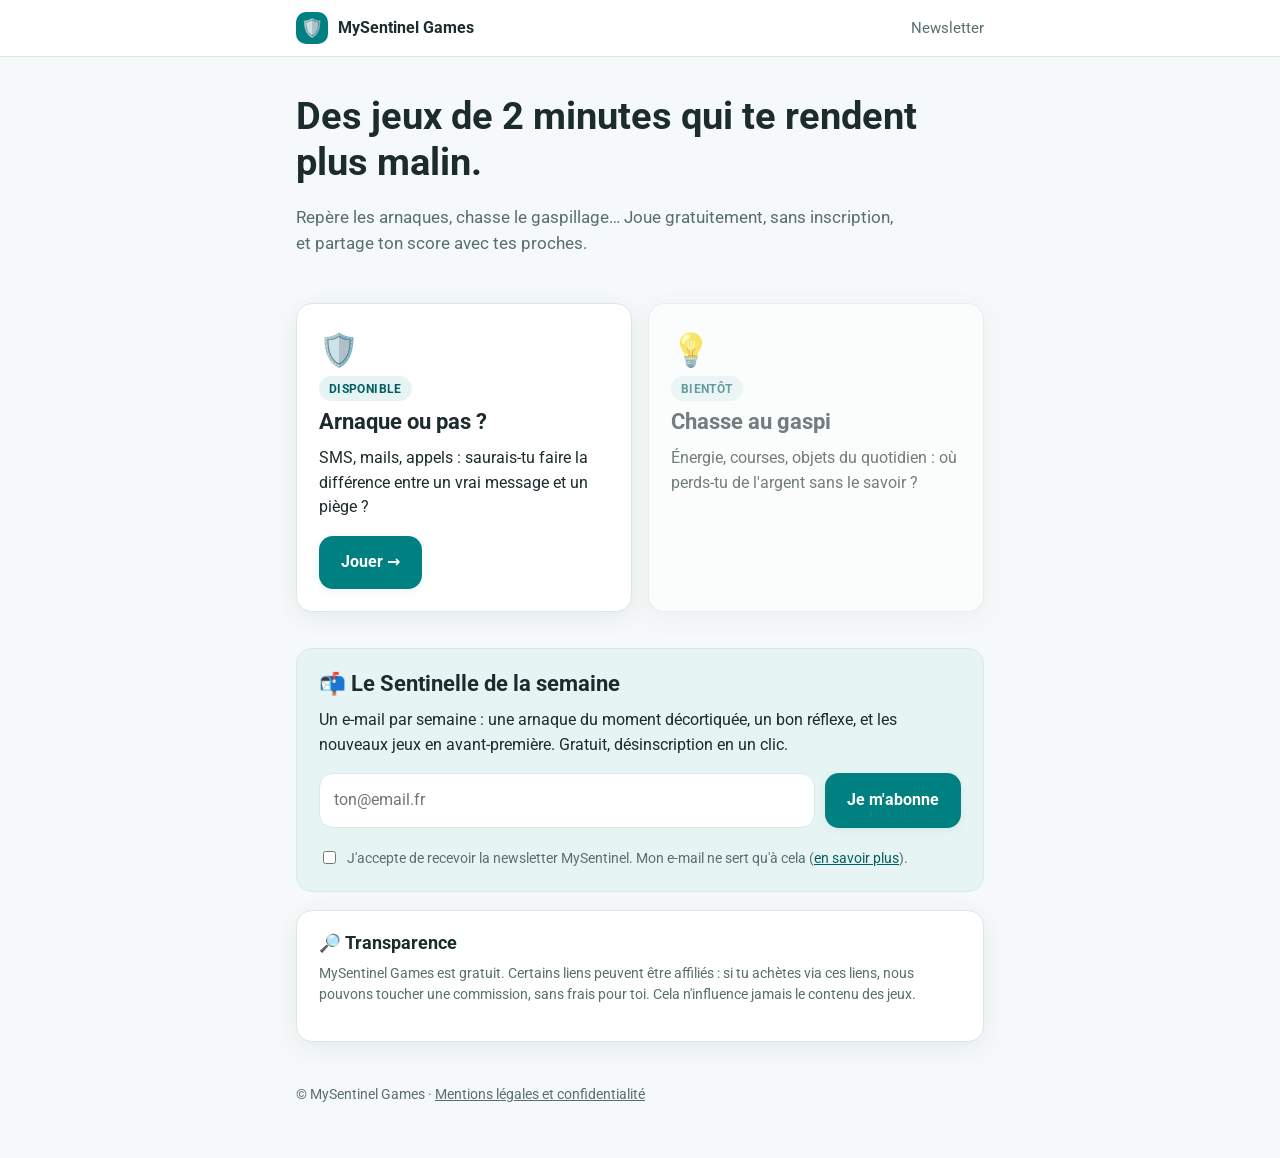
==== index.html @ d9427150 "Moteur de jeu commun + Arnaque ou pas ? (28 scénarios), accueil, PWA Co-Authored-By: Claude Sonnet 5" ====
<!DOCTYPE html>
<html lang="fr">
<head>
  <meta charset="utf-8">
  <meta name="viewport" content="width=device-width, initial-scale=1">
  <title>MySentinel Games — des jeux gratuits qui te rendent plus malin</title>
  <meta name="description" content="Des mini-jeux gratuits pour repérer les arnaques et réduire ton gaspillage. Joue en 2 minutes, apprends des réflexes utiles.">
  <meta name="theme-color" content="#008080">
  <link rel="manifest" href="manifest.webmanifest">
  <link rel="icon" href="assets/icon-192.png">
  <link rel="preconnect" href="https://fonts.googleapis.com">
  <link rel="preconnect" href="https://fonts.gstatic.com" crossorigin>
  <link href="https://fonts.googleapis.com/css2?family=Roboto:wght@400;500;700&display=swap" rel="stylesheet">
  <link rel="stylesheet" href="assets/style.css">
</head>
<body>
  <header class="topbar">
    <div class="wrap">
      <a class="brand" href="./"><span class="brand-logo">🛡️</span> MySentinel Games</a>
      <nav><a href="#newsletter">Newsletter</a></nav>
    </div>
  </header>

  <main class="wrap">
    <section class="hero">
      <h1>Des jeux de 2 minutes qui te rendent plus malin.</h1>
      <p>Repère les arnaques, chasse le gaspillage… Joue gratuitement, sans inscription, et partage ton score avec tes proches.</p>
    </section>

    <section class="game-grid">
      <a class="card game-card" href="arnaque/">
        <div class="emoji">🛡️</div>
        <span class="tag">Disponible</span>
        <h2 style="margin-top:8px">Arnaque ou pas ?</h2>
        <p>SMS, mails, appels : saurais-tu faire la différence entre un vrai message et un piège ?</p>
        <span class="btn">Jouer →</span>
      </a>
      <div class="card game-card disabled">
        <div class="emoji">💡</div>
        <span class="tag">Bientôt</span>
        <h2 style="margin-top:8px">Chasse au gaspi</h2>
        <p>Énergie, courses, objets du quotidien : où perds-tu de l'argent sans le savoir ?</p>
      </div>
    </section>

    <section id="newsletter" class="card soft">
      <h2>📬 Le Sentinelle de la semaine</h2>
      <p>Un e-mail par semaine : une arnaque du moment décortiquée, un bon réflexe, et les nouveaux jeux en avant-première. Gratuit, désinscription en un clic.</p>
      <form class="nl nl-form" method="post" data-action="">
        <input type="email" name="email" required placeholder="ton@email.fr" aria-label="Ton adresse e-mail">
        <button class="btn" type="submit">Je m'abonne</button>
        <label class="nl-consent" style="flex-basis:100%">
          <input type="checkbox" required>
          <span>J'accepte de recevoir la newsletter MySentinel. Mon e-mail ne sert qu'à cela (<a href="mentions.html">en savoir plus</a>).</span>
        </label>
      </form>
    </section>

    <section class="card">
      <h3>🔎 Transparence</h3>
      <p class="note">MySentinel Games est gratuit. Certains liens peuvent être affiliés : si tu achètes via ces liens, nous pouvons toucher une commission, sans frais pour toi. Cela n'influence jamais le contenu des jeux.</p>
    </section>
  </main>

  <div id="flash" class="card hidden" style="position:fixed;left:16px;right:16px;bottom:16px;max-width:560px;margin:0 auto;text-align:center"></div>

  <footer>
    <div class="wrap">
      <p>© MySentinel Games · <a href="mentions.html">Mentions légales et confidentialité</a></p>
    </div>
  </footer>

  <script>
    document.querySelectorAll("form.nl").forEach(function (f) {
      f.addEventListener("submit", function (e) {
        var url = f.getAttribute("data-action");
        if (!url) {
          e.preventDefault();
          var el = document.getElementById("flash");
          el.textContent = "La newsletter ouvre très bientôt, merci de ton intérêt ! 💌";
          el.classList.remove("hidden");
          setTimeout(function () { el.classList.add("hidden"); }, 3500);
        } else { f.setAttribute("action", url); }
      });
    });
  </script>
</body>
</html>
---- assets/style.css ----
/* MySentinel Games — feuille de style commune
   Identité : minimaliste, Roboto, vert #008080, coins arrondis, ombres douces */

:root {
  --teal: #008080;
  --teal-dark: #005f5f;
  --teal-soft: #e6f4f4;
  --bg: #f6f9f9;
  --card: #ffffff;
  --text: #1c2b2b;
  --muted: #5a6e6e;
  --line: #dbe7e7;
  --danger: #c0392b;
  --danger-soft: #fdecea;
  --ok: #1e8e5a;
  --ok-soft: #e7f6ee;
  --radius: 16px;
  --shadow: 0 6px 24px rgba(0, 60, 60, 0.08);
  --shadow-sm: 0 2px 8px rgba(0, 60, 60, 0.07);
}

@media (prefers-color-scheme: dark) {
  :root {
    --teal: #2ab0b0;
    --teal-dark: #4cc6c6;
    --teal-soft: #12302f;
    --bg: #0d1717;
    --card: #152323;
    --text: #e8f2f2;
    --muted: #9bb2b2;
    --line: #26403f;
    --danger: #ff7a6b;
    --danger-soft: #3a1c19;
    --ok: #4fd18f;
    --ok-soft: #14301f;
    --shadow: 0 6px 24px rgba(0, 0, 0, 0.35);
    --shadow-sm: 0 2px 8px rgba(0, 0, 0, 0.3);
  }
}

* { box-sizing: border-box; }

html { -webkit-text-size-adjust: 100%; }

body {
  margin: 0;
  font-family: "Roboto", system-ui, -apple-system, "Segoe UI", sans-serif;
  background: var(--bg);
  color: var(--text);
  line-height: 1.55;
}

h1, h2, h3 { font-weight: 700; line-height: 1.2; margin: 0 0 .5em; }
h1 { font-size: clamp(1.7rem, 5vw, 2.4rem); }
h2 { font-size: 1.35rem; }
h3 { font-size: 1.1rem; }
p { margin: 0 0 1em; }
a { color: var(--teal-dark); }

.wrap { max-width: 720px; margin: 0 auto; padding: 0 16px; }

/* En-tête */
.topbar { background: var(--card); border-bottom: 1px solid var(--line); }
.topbar .wrap { display: flex; align-items: center; justify-content: space-between; padding-top: 12px; padding-bottom: 12px; }
.brand { display: flex; align-items: center; gap: 10px; font-weight: 700; color: var(--text); text-decoration: none; }
.brand-logo {
  width: 32px; height: 32px; border-radius: 10px; background: var(--teal);
  display: grid; place-items: center; color: #fff; font-size: 18px;
}
.topbar nav a { font-size: .95rem; text-decoration: none; margin-left: 14px; color: var(--muted); }
.topbar nav a:hover { color: var(--teal-dark); }

/* Cartes */
.card {
  background: var(--card);
  border: 1px solid var(--line);
  border-radius: var(--radius);
  box-shadow: var(--shadow);
  padding: 22px;
  margin: 18px 0;
}
.card.soft { background: var(--teal-soft); box-shadow: none; }

.hero { padding: 36px 0 12px; }
.hero p { color: var(--muted); font-size: 1.05rem; max-width: 36em; }

.game-grid { display: grid; gap: 16px; }
.game-card { display: block; text-decoration: none; color: inherit; }
.game-card .emoji { font-size: 2rem; }
.game-card.disabled { opacity: .6; }
.tag {
  display: inline-block; font-size: .78rem; font-weight: 700; letter-spacing: .03em;
  text-transform: uppercase; padding: 3px 10px; border-radius: 999px;
  background: var(--teal-soft); color: var(--teal-dark);
}

/* Boutons */
.btn {
  appearance: none; border: 0; cursor: pointer; font: inherit; font-weight: 700;
  padding: 14px 22px; border-radius: 14px; background: var(--teal); color: #fff;
  box-shadow: var(--shadow-sm); transition: transform .1s ease, background .15s ease;
  text-decoration: none; display: inline-block; text-align: center;
}
.btn:hover { background: var(--teal-dark); }
.btn:active { transform: scale(.98); }
.btn:focus-visible { outline: 3px solid var(--teal); outline-offset: 2px; }
.btn.secondary { background: var(--card); color: var(--teal-dark); border: 2px solid var(--teal); box-shadow: none; }
.btn.danger { background: var(--danger); }
.btn.ok { background: var(--ok); }
.btn:disabled { opacity: .5; cursor: default; }
.btn-row { display: flex; gap: 12px; flex-wrap: wrap; }
.btn-row .btn { flex: 1 1 160px; }

/* Jeu */
.progress { height: 8px; background: var(--line); border-radius: 99px; overflow: hidden; margin: 14px 0 6px; }
.progress > span { display: block; height: 100%; background: var(--teal); width: 0; transition: width .3s ease; }
.meta { display: flex; justify-content: space-between; font-size: .9rem; color: var(--muted); }

.channel { font-size: .85rem; font-weight: 700; color: var(--muted); margin-bottom: 8px; }
.message {
  border: 1px solid var(--line); border-radius: 14px; padding: 16px; background: var(--bg);
  margin-bottom: 18px; word-wrap: break-word;
}
.message .from { font-weight: 700; font-size: .95rem; }
.message .subject { font-weight: 700; margin: 4px 0 10px; }
.message .body { white-space: pre-line; }
.message.sms { border-radius: 18px 18px 18px 4px; background: var(--teal-soft); }
.message.call { border-left: 6px solid var(--teal); }
.message.street { border-style: dashed; }
.fakelink { color: var(--teal-dark); text-decoration: underline; cursor: not-allowed; word-break: break-all; }

.question { font-weight: 700; margin-bottom: 12px; }

.feedback { border-radius: 14px; padding: 16px; margin-top: 18px; }
.feedback.good { background: var(--ok-soft); border: 1px solid var(--ok); }
.feedback.bad { background: var(--danger-soft); border: 1px solid var(--danger); }
.feedback h3 { margin-bottom: .4em; }
.feedback ul { margin: .4em 0 .8em 1.1em; padding: 0; }
.feedback .tip { font-weight: 700; color: var(--teal-dark); }
.hidden { display: none !important; }

/* Résultat */
.score { font-size: 3rem; font-weight: 700; color: var(--teal-dark); line-height: 1; }
.grid-emoji { font-size: 1.6rem; letter-spacing: 2px; margin: 10px 0; }

/* Encarts */
.affil {
  border: 1px dashed var(--teal); border-radius: 14px; padding: 16px; margin-top: 16px; background: var(--card);
}
.affil small, .note { color: var(--muted); font-size: .85rem; }

/* Newsletter */
.nl-form { display: flex; gap: 10px; flex-wrap: wrap; margin-top: 10px; }
.nl-form input[type=email] {
  flex: 1 1 220px; padding: 14px; border-radius: 14px; border: 1px solid var(--line);
  font: inherit; background: var(--card); color: var(--text);
}
.nl-consent { display: flex; gap: 8px; align-items: flex-start; font-size: .85rem; color: var(--muted); margin-top: 10px; }
.nl-consent input { margin-top: 3px; }

footer { padding: 24px 0 40px; font-size: .85rem; color: var(--muted); }
footer a { color: var(--muted); }

@media (min-width: 640px) {
  .game-grid { grid-template-columns: 1fr 1fr; }
}
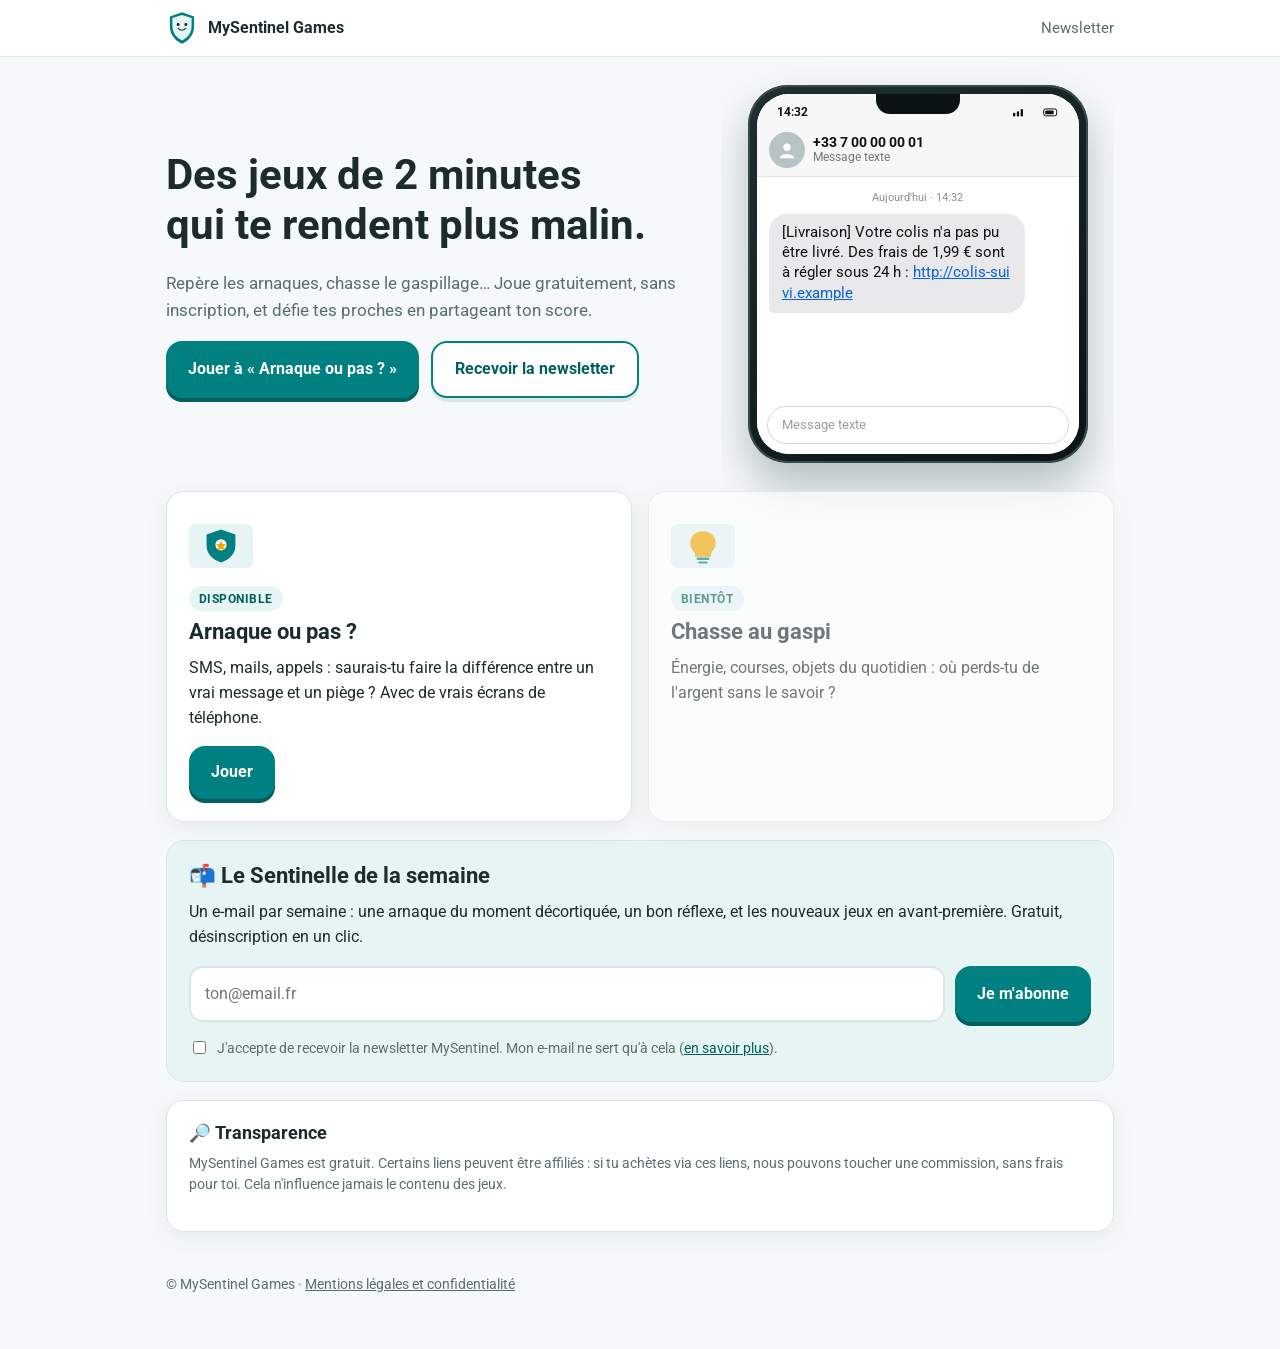
==== commit 0683aa78: "Refonte design : maquettes de téléphone, tampon, mascotte, niveaux, coup de pouce et rattrapage, ani" ====
--- a/index.html
+++ b/index.html
@@ -2,7 +2,7 @@
 <html lang="fr">
 <head>
   <meta charset="utf-8">
-  <meta name="viewport" content="width=device-width, initial-scale=1">
+  <meta name="viewport" content="width=device-width, initial-scale=1, viewport-fit=cover">
   <title>MySentinel Games — des jeux gratuits qui te rendent plus malin</title>
   <meta name="description" content="Des mini-jeux gratuits pour repérer les arnaques et réduire ton gaspillage. Joue en 2 minutes, apprends des réflexes utiles.">
   <meta name="theme-color" content="#008080">
@@ -10,33 +10,54 @@
   <link rel="icon" href="assets/icon-192.png">
   <link rel="preconnect" href="https://fonts.googleapis.com">
   <link rel="preconnect" href="https://fonts.gstatic.com" crossorigin>
-  <link href="https://fonts.googleapis.com/css2?family=Roboto:wght@400;500;700&display=swap" rel="stylesheet">
+  <link href="https://fonts.googleapis.com/css2?family=Roboto:wght@400;500;700;900&display=swap" rel="stylesheet">
   <link rel="stylesheet" href="assets/style.css">
 </head>
 <body>
   <header class="topbar">
     <div class="wrap">
-      <a class="brand" href="./"><span class="brand-logo">🛡️</span> MySentinel Games</a>
+      <a class="brand" href="./"><svg class="brand-logo" viewBox="0 0 100 110" aria-hidden="true"><path d="M50 6l38 13v30c0 28-17 46-38 55C29 95 12 77 12 49V19z" fill="#008080"/><path d="M50 14l30 10v25c0 22-13 37-30 45C33 86 20 71 20 49V24z" fill="#e6f4f4"/><ellipse cx="38" cy="44" rx="4.5" ry="5.5" fill="#0b3b3b"/><ellipse cx="62" cy="44" rx="4.5" ry="5.5" fill="#0b3b3b"/><path d="M38 56q12 12 24 0" fill="none" stroke="#0b3b3b" stroke-width="3.5" stroke-linecap="round"/></svg> MySentinel Games</a>
       <nav><a href="#newsletter">Newsletter</a></nav>
     </div>
   </header>
 
   <main class="wrap">
     <section class="hero">
-      <h1>Des jeux de 2 minutes qui te rendent plus malin.</h1>
-      <p>Repère les arnaques, chasse le gaspillage… Joue gratuitement, sans inscription, et partage ton score avec tes proches.</p>
+      <div>
+        <h1>Des jeux de 2 minutes qui te rendent plus malin.</h1>
+        <p>Repère les arnaques, chasse le gaspillage… Joue gratuitement, sans inscription, et défie tes proches en partageant ton score.</p>
+        <div class="hero-cta">
+          <a class="btn pulse" href="arnaque/">Jouer à « Arnaque ou pas ? »</a>
+          <a class="btn secondary" href="#newsletter">Recevoir la newsletter</a>
+        </div>
+      </div>
+      <div class="hero-phone" aria-hidden="true">
+        <div class="phone" style="--ph-h:360px">
+          <span class="notch"></span>
+          <div class="phone-screen">
+            <div class="statusbar"><span>14:32</span><span class="sb-ic"><svg viewBox="0 0 60 12"><rect x="0" y="7" width="3" height="5" rx="1"/><rect x="5" y="5" width="3" height="7" rx="1"/><rect x="10" y="2" width="3" height="10" rx="1"/><rect x="40" y="2" width="17" height="9" rx="2.5" fill="none" stroke="currentColor" stroke-width="1.3"/><rect x="42" y="4" width="11" height="5" rx="1.2"/></svg></span></div>
+            <div class="app app-sms">
+              <div class="sms-head"><span class="avatar"><svg viewBox="0 0 24 24"><circle cx="12" cy="9" r="4"/><path d="M4 21c1-6 15-6 16 0z"/></svg></span><div class="who"><b>+33 7 00 00 00 01</b><small>Message texte</small></div></div>
+              <div class="sms-body"><div class="day">Aujourd'hui · 14:32</div>
+                <div class="bubble in">[Livraison] Votre colis n'a pas pu être livré. Des frais de 1,99 € sont à régler sous 24 h : <span class="fakelink">http://colis-suivi.example</span></div></div>
+              <div class="sms-input"><span>Message texte</span></div>
+            </div>
+          </div>
+          <div class="stamp scam">ARNAQUE ?</div>
+        </div>
+      </div>
     </section>
 
-    <section class="game-grid">
+    <section class="game-grid" style="margin-top:20px">
       <a class="card game-card" href="arnaque/">
-        <div class="emoji">🛡️</div>
+        <div class="gc-ic" id="icArnaque"></div>
         <span class="tag">Disponible</span>
         <h2 style="margin-top:8px">Arnaque ou pas ?</h2>
-        <p>SMS, mails, appels : saurais-tu faire la différence entre un vrai message et un piège ?</p>
-        <span class="btn">Jouer →</span>
+        <p>SMS, mails, appels : saurais-tu faire la différence entre un vrai message et un piège ? Avec de vrais écrans de téléphone.</p>
+        <span class="btn">Jouer</span>
       </a>
       <div class="card game-card disabled">
-        <div class="emoji">💡</div>
+        <div class="gc-ic" id="icGaspi"></div>
         <span class="tag">Bientôt</span>
         <h2 style="margin-top:8px">Chasse au gaspi</h2>
         <p>Énergie, courses, objets du quotidien : où perds-tu de l'argent sans le savoir ?</p>
@@ -47,10 +68,10 @@
       <h2>📬 Le Sentinelle de la semaine</h2>
       <p>Un e-mail par semaine : une arnaque du moment décortiquée, un bon réflexe, et les nouveaux jeux en avant-première. Gratuit, désinscription en un clic.</p>
       <form class="nl nl-form" method="post" data-action="">
-        <input type="email" name="email" required placeholder="ton@email.fr" aria-label="Ton adresse e-mail">
+        <input type="email" id="nlEmail" name="email" required placeholder="ton@email.fr" aria-label="Ton adresse e-mail">
         <button class="btn" type="submit">Je m'abonne</button>
         <label class="nl-consent" style="flex-basis:100%">
-          <input type="checkbox" required>
+          <input type="checkbox" id="nlConsent" required>
           <span>J'accepte de recevoir la newsletter MySentinel. Mon e-mail ne sert qu'à cela (<a href="mentions.html">en savoir plus</a>).</span>
         </label>
       </form>
@@ -62,7 +83,7 @@
     </section>
   </main>
 
-  <div id="flash" class="card hidden" style="position:fixed;left:16px;right:16px;bottom:16px;max-width:560px;margin:0 auto;text-align:center"></div>
+  <div id="toast" class="toast hidden" role="status"></div>
 
   <footer>
     <div class="wrap">
@@ -70,19 +91,23 @@
     </div>
   </footer>
 
+  <script src="assets/illus.js"></script>
   <script>
-    document.querySelectorAll("form.nl").forEach(function (f) {
-      f.addEventListener("submit", function (e) {
-        var url = f.getAttribute("data-action");
-        if (!url) {
-          e.preventDefault();
-          var el = document.getElementById("flash");
-          el.textContent = "La newsletter ouvre très bientôt, merci de ton intérêt ! 💌";
-          el.classList.remove("hidden");
-          setTimeout(function () { el.classList.add("hidden"); }, 3500);
-        } else { f.setAttribute("action", url); }
+    (function () {
+      var a = document.getElementById("icArnaque"), g = document.getElementById("icGaspi");
+      if (window.ILLUS) { a.innerHTML = ILLUS.badge; g.innerHTML = ILLUS.ampoule; }
+      document.querySelectorAll("form.nl").forEach(function (f) {
+        f.addEventListener("submit", function (e) {
+          if (!f.getAttribute("data-action")) {
+            e.preventDefault();
+            var t = document.getElementById("toast");
+            t.textContent = "La newsletter ouvre très bientôt, merci de ton intérêt ! 💌";
+            t.classList.remove("hidden");
+            setTimeout(function () { t.classList.add("hidden"); }, 3600);
+          }
+        });
       });
-    });
+    })();
   </script>
 </body>
 </html>
--- a/assets/style.css
+++ b/assets/style.css
@@ -1,5 +1,6 @@
 /* MySentinel Games — feuille de style commune
-   Identité : minimaliste, Roboto, vert #008080, coins arrondis, ombres douces */
+   Identité : minimaliste, Roboto, vert #008080, coins arrondis, ombres douces.
+   Touche fun : tampons, mascotte, animations (désactivées si prefers-reduced-motion). */
 
 :root {
   --teal: #008080;
@@ -10,11 +11,16 @@
   --text: #1c2b2b;
   --muted: #5a6e6e;
   --line: #dbe7e7;
-  --danger: #c0392b;
-  --danger-soft: #fdecea;
-  --ok: #1e8e5a;
-  --ok-soft: #e7f6ee;
-  --radius: 16px;
+  --scam: #d94f3d;
+  --scam-soft: #fdecea;
+  --legit: #008080;
+  --good: #1e8e5a;
+  --good-soft: #e7f6ee;
+  --mid: #e0a100;
+  --mid-soft: #fff6dc;
+  --miss: #e5604f;
+  --pop: #f0a500;
+  --radius: 18px;
   --shadow: 0 6px 24px rgba(0, 60, 60, 0.08);
   --shadow-sm: 0 2px 8px rgba(0, 60, 60, 0.07);
 }
@@ -29,138 +35,383 @@
     --text: #e8f2f2;
     --muted: #9bb2b2;
     --line: #26403f;
-    --danger: #ff7a6b;
-    --danger-soft: #3a1c19;
-    --ok: #4fd18f;
-    --ok-soft: #14301f;
+    --scam: #ff7a6b;
+    --scam-soft: #3a1c19;
+    --legit: #2ab0b0;
+    --good: #4fd18f;
+    --good-soft: #14301f;
+    --mid: #f3c34a;
+    --mid-soft: #3a3010;
+    --miss: #ff7a6b;
     --shadow: 0 6px 24px rgba(0, 0, 0, 0.35);
     --shadow-sm: 0 2px 8px rgba(0, 0, 0, 0.3);
   }
 }
 
 * { box-sizing: border-box; }
-
 html { -webkit-text-size-adjust: 100%; }
-
 body {
-  margin: 0;
-  font-family: "Roboto", system-ui, -apple-system, "Segoe UI", sans-serif;
-  background: var(--bg);
-  color: var(--text);
-  line-height: 1.55;
-}
-
-h1, h2, h3 { font-weight: 700; line-height: 1.2; margin: 0 0 .5em; }
-h1 { font-size: clamp(1.7rem, 5vw, 2.4rem); }
+  margin: 0; font-family: "Roboto", system-ui, -apple-system, "Segoe UI", sans-serif;
+  background: var(--bg); color: var(--text); line-height: 1.55;
+}
+h1, h2, h3 { font-weight: 700; line-height: 1.2; margin: 0 0 .5em; text-wrap: balance; }
+h1 { font-size: clamp(1.8rem, 6vw, 2.6rem); }
 h2 { font-size: 1.35rem; }
 h3 { font-size: 1.1rem; }
 p { margin: 0 0 1em; }
 a { color: var(--teal-dark); }
-
-.wrap { max-width: 720px; margin: 0 auto; padding: 0 16px; }
-
-/* En-tête */
-.topbar { background: var(--card); border-bottom: 1px solid var(--line); }
-.topbar .wrap { display: flex; align-items: center; justify-content: space-between; padding-top: 12px; padding-bottom: 12px; }
+button { font-family: inherit; }
+.hidden { display: none !important; }
+.wrap { max-width: 980px; margin: 0 auto; padding: 0 16px; }
+
+/* ---------- En-tête ---------- */
+.topbar { background: var(--card); border-bottom: 1px solid var(--line); position: sticky; top: 0; z-index: 20; }
+.topbar .wrap { display: flex; align-items: center; justify-content: space-between; padding-top: 10px; padding-bottom: 10px; }
 .brand { display: flex; align-items: center; gap: 10px; font-weight: 700; color: var(--text); text-decoration: none; }
-.brand-logo {
-  width: 32px; height: 32px; border-radius: 10px; background: var(--teal);
-  display: grid; place-items: center; color: #fff; font-size: 18px;
-}
+.brand-logo { width: 32px; height: 36px; display: block; }
 .topbar nav a { font-size: .95rem; text-decoration: none; margin-left: 14px; color: var(--muted); }
 .topbar nav a:hover { color: var(--teal-dark); }
 
-/* Cartes */
+/* ---------- Cartes & boutons ---------- */
 .card {
-  background: var(--card);
-  border: 1px solid var(--line);
-  border-radius: var(--radius);
-  box-shadow: var(--shadow);
-  padding: 22px;
-  margin: 18px 0;
+  background: var(--card); border: 1px solid var(--line); border-radius: var(--radius);
+  box-shadow: var(--shadow); padding: 22px; margin: 18px 0;
 }
 .card.soft { background: var(--teal-soft); box-shadow: none; }
-
-.hero { padding: 36px 0 12px; }
-.hero p { color: var(--muted); font-size: 1.05rem; max-width: 36em; }
-
-.game-grid { display: grid; gap: 16px; }
-.game-card { display: block; text-decoration: none; color: inherit; }
-.game-card .emoji { font-size: 2rem; }
-.game-card.disabled { opacity: .6; }
+.note, .affil small { color: var(--muted); font-size: .85rem; }
 .tag {
-  display: inline-block; font-size: .78rem; font-weight: 700; letter-spacing: .03em;
-  text-transform: uppercase; padding: 3px 10px; border-radius: 999px;
-  background: var(--teal-soft); color: var(--teal-dark);
-}
-
-/* Boutons */
+  display: inline-block; font-size: .78rem; font-weight: 700; letter-spacing: .04em;
+  text-transform: uppercase; padding: 3px 10px; border-radius: 999px; background: var(--teal-soft); color: var(--teal-dark);
+}
 .btn {
-  appearance: none; border: 0; cursor: pointer; font: inherit; font-weight: 700;
-  padding: 14px 22px; border-radius: 14px; background: var(--teal); color: #fff;
-  box-shadow: var(--shadow-sm); transition: transform .1s ease, background .15s ease;
-  text-decoration: none; display: inline-block; text-align: center;
+  appearance: none; border: 0; cursor: pointer; font-weight: 700; font-size: 1rem;
+  padding: 14px 22px; border-radius: 16px; background: var(--teal); color: #fff;
+  box-shadow: 0 4px 0 var(--teal-dark); transition: transform .12s ease, box-shadow .12s ease, background .15s ease;
+  text-decoration: none; display: inline-flex; align-items: center; justify-content: center; gap: 8px; text-align: center;
 }
 .btn:hover { background: var(--teal-dark); }
-.btn:active { transform: scale(.98); }
-.btn:focus-visible { outline: 3px solid var(--teal); outline-offset: 2px; }
-.btn.secondary { background: var(--card); color: var(--teal-dark); border: 2px solid var(--teal); box-shadow: none; }
-.btn.danger { background: var(--danger); }
-.btn.ok { background: var(--ok); }
+.btn:active { transform: translateY(3px); box-shadow: 0 1px 0 var(--teal-dark); }
+.btn:focus-visible, .chip:focus-visible, .lvl input:focus-visible + span, .fakelink:focus-visible {
+  outline: 3px solid var(--pop); outline-offset: 2px;
+}
+.btn.secondary { background: var(--card); color: var(--teal-dark); border: 2px solid var(--teal); box-shadow: 0 4px 0 var(--line); }
+.btn.ghost { background: transparent; color: var(--teal-dark); box-shadow: none; border: 2px dashed var(--teal); padding: 10px 16px; font-size: .92rem; }
+.btn.ghost:hover { background: var(--teal-soft); }
 .btn:disabled { opacity: .5; cursor: default; }
 .btn-row { display: flex; gap: 12px; flex-wrap: wrap; }
 .btn-row .btn { flex: 1 1 160px; }
-
-/* Jeu */
-.progress { height: 8px; background: var(--line); border-radius: 99px; overflow: hidden; margin: 14px 0 6px; }
-.progress > span { display: block; height: 100%; background: var(--teal); width: 0; transition: width .3s ease; }
-.meta { display: flex; justify-content: space-between; font-size: .9rem; color: var(--muted); }
-
-.channel { font-size: .85rem; font-weight: 700; color: var(--muted); margin-bottom: 8px; }
-.message {
-  border: 1px solid var(--line); border-radius: 14px; padding: 16px; background: var(--bg);
-  margin-bottom: 18px; word-wrap: break-word;
-}
-.message .from { font-weight: 700; font-size: .95rem; }
-.message .subject { font-weight: 700; margin: 4px 0 10px; }
-.message .body { white-space: pre-line; }
-.message.sms { border-radius: 18px 18px 18px 4px; background: var(--teal-soft); }
-.message.call { border-left: 6px solid var(--teal); }
-.message.street { border-style: dashed; }
-.fakelink { color: var(--teal-dark); text-decoration: underline; cursor: not-allowed; word-break: break-all; }
-
-.question { font-weight: 700; margin-bottom: 12px; }
-
-.feedback { border-radius: 14px; padding: 16px; margin-top: 18px; }
-.feedback.good { background: var(--ok-soft); border: 1px solid var(--ok); }
-.feedback.bad { background: var(--danger-soft); border: 1px solid var(--danger); }
-.feedback h3 { margin-bottom: .4em; }
-.feedback ul { margin: .4em 0 .8em 1.1em; padding: 0; }
-.feedback .tip { font-weight: 700; color: var(--teal-dark); }
-.hidden { display: none !important; }
-
-/* Résultat */
-.score { font-size: 3rem; font-weight: 700; color: var(--teal-dark); line-height: 1; }
-.grid-emoji { font-size: 1.6rem; letter-spacing: 2px; margin: 10px 0; }
-
-/* Encarts */
-.affil {
-  border: 1px dashed var(--teal); border-radius: 14px; padding: 16px; margin-top: 16px; background: var(--card);
-}
-.affil small, .note { color: var(--muted); font-size: .85rem; }
-
-/* Newsletter */
+.btn svg { width: 22px; height: 22px; fill: currentColor; flex: none; }
+
+/* ---------- Accueil ---------- */
+.hero { display: grid; gap: 24px; padding: 28px 0 8px; align-items: center; }
+.hero p { color: var(--muted); font-size: 1.08rem; max-width: 34em; }
+.hero-cta { display: flex; gap: 12px; flex-wrap: wrap; }
+.game-grid { display: grid; gap: 16px; }
+.game-card { display: block; text-decoration: none; color: inherit; transition: transform .2s ease, box-shadow .2s ease; margin: 0; }
+a.game-card:hover { transform: translateY(-4px) rotate(-.4deg); box-shadow: 0 12px 30px rgba(0, 60, 60, .14); }
+.game-card .gc-ic { width: 64px; height: 64px; margin-bottom: 8px; }
+.game-card .gc-ic svg { width: 100%; height: 100%; border-radius: 16px; display: block; }
+.game-card.disabled { opacity: .62; }
+
+/* ---------- Jeu : mise en page ---------- */
+.hud { display: flex; align-items: center; justify-content: space-between; gap: 12px; margin: 14px 0 12px; }
+.dots { display: flex; gap: 6px; flex: 1; }
+.dots i {
+  flex: 1; height: 10px; border-radius: 99px; background: var(--line); position: relative; overflow: hidden; display: block;
+}
+.dots i.cur { background: color-mix(in srgb, var(--teal) 35%, var(--line)); }
+.dots i.g { background: var(--good); }
+.dots i.y { background: var(--mid); }
+.dots i.r { background: var(--miss); }
+.dots i.pop { animation: dotPop .5s cubic-bezier(.2, 1.6, .4, 1); }
+.hud-right { display: flex; align-items: center; gap: 10px; font-size: .85rem; color: var(--muted); white-space: nowrap; }
+.streak { font-weight: 700; color: var(--pop); background: var(--mid-soft); padding: 2px 10px; border-radius: 99px; }
+.streak.bump { animation: bump .5s cubic-bezier(.2, 1.6, .4, 1); }
+
+.stage { display: grid; gap: 14px; padding-bottom: 12px; }
+.phone-wrap { min-width: 0; }
+
+.panel {
+  position: sticky; bottom: 0; background: var(--card); border: 1px solid var(--line); border-radius: 22px 22px 0 0;
+  box-shadow: 0 -10px 30px rgba(0, 40, 40, .12); padding: 14px 14px calc(14px + env(safe-area-inset-bottom, 0px));
+  max-height: 62svh; overflow: auto; margin: 0 -16px; border-left: 0; border-right: 0; z-index: 10;
+}
+.q-label { font-weight: 700; margin: 0 0 10px; text-align: center; }
+.answers { display: grid; grid-template-columns: 1fr 1fr; gap: 12px; }
+.ans { padding: 16px 10px; font-size: 1.05rem; }
+.ans.scam { background: var(--scam); box-shadow: 0 4px 0 color-mix(in srgb, var(--scam) 70%, #000); }
+.ans.scam:hover { background: color-mix(in srgb, var(--scam) 88%, #000); }
+.ans.scam:active { box-shadow: 0 1px 0 color-mix(in srgb, var(--scam) 70%, #000); }
+.hint-row { text-align: center; margin-top: 10px; }
+
+/* ---------- Téléphone ---------- */
+.phone {
+  --ph-h: clamp(300px, 46svh, 440px);
+  position: relative; width: min(100%, 330px); margin: 0 auto; border-radius: 40px; padding: 9px;
+  background: linear-gradient(145deg, #1f2f2f, #0a1414); box-shadow: 0 22px 44px rgba(0, 40, 40, .28), inset 0 0 0 2px #3a4a4a;
+  color: #111;
+}
+.phone .notch { position: absolute; top: 9px; left: 50%; transform: translateX(-50%); width: 84px; height: 20px; background: #0a1414; border-radius: 0 0 14px 14px; z-index: 4; }
+.phone-screen { border-radius: 32px; background: #fff; overflow: hidden; display: flex; flex-direction: column; height: var(--ph-h); position: relative; }
+.statusbar { display: flex; justify-content: space-between; align-items: center; padding: 9px 20px 4px; font-size: 12px; font-weight: 700; background: #f7f7f8; color: #111; flex: none; z-index: 3; }
+.phone.dark .statusbar { background: transparent; color: #fff; position: absolute; left: 0; right: 0; top: 0; }
+.sb-ic svg { width: 46px; height: 10px; fill: currentColor; display: block; }
+.app { flex: 1; min-height: 0; display: flex; flex-direction: column; font-size: 14.5px; position: relative; }
+.avatar { width: 36px; height: 36px; border-radius: 50%; background: #b8c4c4; color: #fff; display: grid; place-items: center; font-weight: 700; flex: none; }
+.avatar svg { width: 22px; height: 22px; fill: #fff; }
+.avatar.big { width: 84px; height: 84px; }
+.avatar.big svg { width: 54px; height: 54px; }
+.back svg { width: 22px; height: 22px; display: block; color: #0a60d6; }
+.fakelink { color: #0a60d6; text-decoration: underline; cursor: pointer; word-break: break-all; }
+
+/* SMS */
+.app-sms { background: #fff; }
+.sms-head { display: flex; align-items: center; gap: 8px; padding: 6px 12px 8px; background: #f7f7f8; border-bottom: 1px solid #e3e3e6; flex: none; }
+.sms-head .who { display: flex; flex-direction: column; line-height: 1.2; min-width: 0; }
+.sms-head .who b { font-size: 14px; overflow-wrap: anywhere; }
+.sms-head small, .dm-head small, .mail-meta small { color: #70757a; font-size: 11.5px; }
+.sms-body, .dm-body { flex: 1; overflow: auto; padding: 12px 12px 8px; display: flex; flex-direction: column; gap: 8px; }
+.day { text-align: center; color: #8a8f94; font-size: 11px; }
+.bubble { max-width: 86%; padding: 9px 13px; border-radius: 18px; white-space: pre-line; overflow-wrap: anywhere; line-height: 1.4; }
+.bubble.in { background: #e9e9eb; color: #111; border-bottom-left-radius: 5px; align-self: flex-start; }
+.sms-input { flex: none; margin: 6px 10px 10px; padding: 8px 14px; border: 1px solid #d5d5d8; border-radius: 999px; color: #9a9ea3; font-size: 13px; }
+
+/* E-mail */
+.app-mail { background: #fff; }
+.mail-top { display: flex; align-items: center; gap: 4px; padding: 6px 12px 8px; background: #f7f7f8; border-bottom: 1px solid #e3e3e6; color: #0a60d6; font-size: 13px; flex: none; }
+.mail-scroll { flex: 1; overflow: auto; padding: 12px 14px; }
+.mail-subject { font-weight: 700; font-size: 16px; margin-bottom: 10px; line-height: 1.25; overflow-wrap: anywhere; }
+.mail-meta { display: flex; gap: 10px; align-items: flex-start; padding-bottom: 10px; border-bottom: 1px solid #ececef; margin-bottom: 10px; }
+.mail-meta > div { display: flex; flex-direction: column; min-width: 0; line-height: 1.25; }
+.mail-meta .addr { overflow-wrap: anywhere; }
+.mail-body { white-space: pre-line; line-height: 1.45; overflow-wrap: anywhere; }
+.mail-actions { flex: none; display: flex; justify-content: space-around; padding: 10px 8px 12px; border-top: 1px solid #e3e3e6; background: #f7f7f8; color: #0a60d6; font-size: 12px; font-weight: 700; }
+.mail-actions span { display: flex; align-items: center; gap: 5px; opacity: .8; }
+.mail-actions svg { width: 18px; height: 18px; fill: currentColor; }
+
+/* Appel & appel vidéo */
+.app-call, .app-video {
+  background: radial-gradient(120% 90% at 50% 0%, #1b5a5a 0%, #0c2323 70%); color: #fff; align-items: center; text-align: center; padding: 34px 14px 12px; gap: 6px; overflow: auto;
+}
+.call-top { font-size: 12px; opacity: .8; letter-spacing: .08em; text-transform: uppercase; }
+.call-name { font-size: 20px; font-weight: 700; overflow-wrap: anywhere; }
+.call-sub { font-size: 12px; opacity: .7; margin-top: -4px; }
+.captions { width: 100%; background: rgba(255, 255, 255, .12); border-radius: 14px; padding: 10px 12px; text-align: left; margin-top: 8px; }
+.cap-label { font-size: 10.5px; text-transform: uppercase; letter-spacing: .08em; opacity: .75; margin-bottom: 4px; }
+.cap-desc { font-size: 12.5px; opacity: .85; font-style: italic; margin-bottom: 4px; }
+.cap { font-size: 14px; line-height: 1.4; }
+.call-btns { display: flex; gap: 46px; margin-top: auto; padding-top: 10px; }
+.call-btns span { width: 50px; height: 50px; border-radius: 50%; display: grid; place-items: center; }
+.call-btns svg { width: 24px; height: 24px; fill: #fff; }
+.call-btns .accept { background: #34c759; }
+.call-btns .decline { background: #ff3b30; transform: rotate(135deg); }
+.live { position: absolute; top: 34px; left: 12px; background: #ff3b30; color: #fff; font-size: 10.5px; font-weight: 700; padding: 3px 9px; border-radius: 99px; display: flex; align-items: center; gap: 6px; letter-spacing: .06em; z-index: 2; }
+.live i { width: 7px; height: 7px; border-radius: 50%; background: #fff; display: block; }
+.face { width: 128px; height: 128px; border-radius: 22px; background: linear-gradient(160deg, #3c7a7a, #14403f); display: grid; place-items: end center; overflow: hidden; margin-top: 4px; }
+.face svg { width: 100%; height: 100%; fill: rgba(255, 255, 255, .85); }
+
+/* Messages privés, annonce */
+.app-dm, .app-ad { background: #fff; }
+.dm-head, .ad-top { display: flex; align-items: center; gap: 8px; padding: 6px 12px 8px; background: #f7f7f8; border-bottom: 1px solid #e3e3e6; flex: none; }
+.dm-head .who { display: flex; flex-direction: column; line-height: 1.2; min-width: 0; }
+.dm-head .who b { font-size: 14px; overflow-wrap: anywhere; }
+.ad-top { font-size: 12.5px; font-weight: 700; color: #555; padding: 8px 14px; }
+.ad-item { display: flex; gap: 10px; align-items: center; padding: 8px 12px; border-bottom: 1px solid #ececef; flex: none; }
+.ad-item small { display: block; color: #70757a; font-size: 11.5px; }
+.ad-pic { width: 48px; height: 40px; border-radius: 10px; overflow: hidden; flex: none; display: block; }
+.ad-pic svg { width: 100%; height: 100%; display: block; }
+.from-line { font-size: 12px; color: #70757a; }
+.typing { display: flex; gap: 4px; padding: 10px 14px; background: #e9e9eb; border-radius: 16px; align-self: flex-start; width: 56px; }
+.typing i { width: 7px; height: 7px; border-radius: 50%; background: #9a9ea3; display: block; }
+
+/* Écran verrouillé */
+.app-lock { background: linear-gradient(165deg, #2f8f8f, #1d3f6e 70%); color: #fff; padding: 48px 12px 12px; align-items: center; text-align: center; overflow: auto; }
+.lock-time { font-size: 56px; font-weight: 700; line-height: 1; letter-spacing: -.02em; }
+.lock-date { opacity: .85; margin-bottom: 20px; }
+.notif { width: 100%; display: flex; gap: 10px; text-align: left; background: rgba(255, 255, 255, .88); color: #111; border-radius: 18px; padding: 12px; }
+.notif-ic { width: 32px; height: 32px; border-radius: 9px; background: var(--teal); display: grid; place-items: center; flex: none; }
+.notif-ic svg { width: 18px; height: 18px; fill: #fff; }
+.notif b { font-size: 13.5px; }
+.notif small { color: #777; margin-left: 6px; font-size: 11px; }
+.notif p { margin: 2px 0 0; font-size: 13.5px; line-height: 1.35; overflow-wrap: anywhere; }
+
+/* Scènes hors téléphone */
+.phone-less { position: relative; width: min(100%, 330px); margin: 0 auto; }
+.scene { border-radius: 26px; padding: 18px; background: var(--card); border: 2px dashed var(--teal); box-shadow: var(--shadow); text-align: center; min-height: 260px; display: flex; flex-direction: column; align-items: center; gap: 8px; justify-content: center; }
+.scene-pic { width: 130px; }
+.scene-pic svg { width: 100%; height: auto; border-radius: 16px; display: block; }
+.scene-label { font-size: .8rem; text-transform: uppercase; letter-spacing: .06em; font-weight: 700; color: var(--muted); }
+.scene-text { margin: 0; font-size: 1rem; line-height: 1.45; }
+.scene-desc { margin: 0; font-style: italic; color: var(--muted); font-size: .92rem; }
+.scene-speaker { background: radial-gradient(120% 100% at 50% 0%, #1b5a5a, #0c2323); border: 0; color: #fff; }
+.scene-speaker .scene-label, .scene-speaker .scene-desc { color: rgba(255, 255, 255, .8); }
+.speaker { position: relative; width: 84px; height: 84px; display: grid; place-items: center; margin-bottom: 6px; }
+.speaker span { width: 52px; height: 52px; border-radius: 50%; background: radial-gradient(circle at 35% 30%, #5fd0d0, #0b6a6a); display: block; position: relative; z-index: 1; }
+.speaker i { position: absolute; inset: 0; border-radius: 50%; border: 2px solid rgba(127, 209, 209, .6); }
+
+/* Passages à repérer */
+.m { background: none; color: inherit; border-radius: 4px; }
+.show-marks .m {
+  background: linear-gradient(transparent 58%, rgba(240, 165, 0, .55) 58%); box-shadow: 0 0 0 2px rgba(240, 165, 0, .25); padding: 0 1px;
+}
+
+/* Tampon verdict */
+.stamp {
+  position: absolute; left: 50%; top: 46%; z-index: 6; pointer-events: none; opacity: 0; white-space: nowrap;
+  font-weight: 900; font-size: clamp(1.7rem, 8vw, 2.3rem); letter-spacing: .06em; text-transform: uppercase;
+  padding: 6px 18px; border: 6px solid currentColor; border-radius: 14px; background: rgba(255, 255, 255, .9);
+  transform: translate(-50%, -50%) rotate(-12deg);
+}
+.stamp.scam { color: var(--scam); }
+.stamp.legit { color: var(--legit); }
+.stamp.show { opacity: 1; }
+
+/* ---------- Coach (feuille de correction) ---------- */
+.coach { display: flex; gap: 12px; align-items: flex-start; }
+.mascot { width: 54px; flex: none; }
+.mascot-svg { width: 100%; height: auto; display: block; }
+.coach-bubble { flex: 1; min-width: 0; background: var(--teal-soft); border-radius: 16px; padding: 10px 14px; position: relative; }
+.coach-bubble b { display: block; font-size: 1.05rem; margin-bottom: 2px; }
+.coach-bubble p { margin: 0; }
+.coach-bubble::before { content: ""; position: absolute; left: -7px; top: 18px; border: 7px solid transparent; border-right-color: var(--teal-soft); border-left: 0; }
+.rattrap { margin-top: 12px; }
+.rattrap p { font-weight: 700; margin-bottom: 8px; }
+.chips { display: grid; gap: 8px; }
+.chip {
+  appearance: none; cursor: pointer; text-align: left; border: 2px solid var(--line); background: var(--card); color: var(--text);
+  border-radius: 14px; padding: 10px 14px; font-size: .95rem; line-height: 1.35; transition: transform .1s ease, border-color .15s ease, background .15s ease;
+}
+.chip:hover { border-color: var(--teal); }
+.chip:active { transform: scale(.98); }
+.chip.right { border-color: var(--good); background: var(--good-soft); }
+.chip.wrong { border-color: var(--miss); background: var(--scam-soft); }
+.chip:disabled { cursor: default; }
+.link-btn { appearance: none; background: none; border: 0; color: var(--muted); text-decoration: underline; cursor: pointer; margin-top: 8px; font-size: .88rem; padding: 4px 0; }
+.more { margin-top: 12px; border-top: 1px dashed var(--line); padding-top: 10px; }
+.more ul { margin: 0 0 8px 1.1rem; padding: 0; }
+.more .tip { font-weight: 700; color: var(--teal-dark); margin: 0; }
+.sheet-actions { display: flex; gap: 10px; margin-top: 14px; flex-wrap: wrap; }
+.sheet-actions .btn { flex: 1 1 150px; }
+.checklist { text-align: left; margin: 8px 0 0; padding: 10px 14px; background: var(--mid-soft); border-radius: 14px; font-size: .92rem; }
+.checklist b { display: block; margin-bottom: 2px; }
+.checklist ul { margin: 0; padding-left: 1.1rem; }
+
+/* ---------- Choix du niveau ---------- */
+.levels { display: grid; gap: 8px; margin: 14px 0 6px; }
+.lvl { position: relative; display: block; cursor: pointer; }
+.lvl input { position: absolute; opacity: 0; inset: 0; }
+.lvl span {
+  display: flex; flex-direction: column; gap: 1px; border: 2px solid var(--line); border-radius: 14px; padding: 10px 14px; background: var(--card);
+  transition: border-color .15s ease, background .15s ease, transform .15s ease;
+}
+.lvl span small { color: var(--muted); }
+.lvl input:checked + span { border-color: var(--teal); background: var(--teal-soft); transform: scale(1.01); }
+
+/* ---------- Résultat ---------- */
+.result-card { text-align: center; position: relative; overflow: hidden; }
+.score { font-size: 3.6rem; font-weight: 900; color: var(--teal-dark); line-height: 1; font-variant-numeric: tabular-nums; }
+.grid-emoji { font-size: clamp(1.15rem, 6.2vw, 1.7rem); margin: 12px 0; display: flex; justify-content: center; flex-wrap: nowrap; gap: 4px; }
+.grid-emoji span { display: inline-block; }
+.recap { list-style: none; margin: 0; padding: 0; display: grid; gap: 10px; }
+.recap li { display: flex; gap: 10px; align-items: flex-start; padding: 10px 12px; border-radius: 14px; background: var(--bg); border: 1px solid var(--line); }
+.recap .st { width: 14px; height: 14px; border-radius: 50%; margin-top: 5px; flex: none; }
+.recap .st.y { background: var(--mid); }
+.recap .st.r { background: var(--miss); }
+.recap small { display: block; color: var(--muted); }
+.affil { border: 2px dashed var(--teal); border-radius: 16px; padding: 16px; margin-top: 16px; background: var(--card); }
 .nl-form { display: flex; gap: 10px; flex-wrap: wrap; margin-top: 10px; }
-.nl-form input[type=email] {
-  flex: 1 1 220px; padding: 14px; border-radius: 14px; border: 1px solid var(--line);
-  font: inherit; background: var(--card); color: var(--text);
-}
-.nl-consent { display: flex; gap: 8px; align-items: flex-start; font-size: .85rem; color: var(--muted); margin-top: 10px; }
+.nl-form input[type=email] { flex: 1 1 220px; padding: 14px; border-radius: 14px; border: 2px solid var(--line); font: inherit; background: var(--card); color: var(--text); }
+.nl-form input[type=email]:focus-visible { outline: 3px solid var(--pop); border-color: var(--teal); }
+.nl-consent { display: flex; gap: 8px; align-items: flex-start; font-size: .85rem; color: var(--muted); margin-top: 6px; }
 .nl-consent input { margin-top: 3px; }
-
+#fx { position: fixed; inset: 0; width: 100%; height: 100%; pointer-events: none; z-index: 60; }
+.toast {
+  position: fixed; left: 16px; right: 16px; bottom: 16px; max-width: 520px; margin: 0 auto; z-index: 70; text-align: center;
+  background: var(--text); color: var(--bg); padding: 12px 16px; border-radius: 14px; box-shadow: var(--shadow); font-size: .95rem;
+}
 footer { padding: 24px 0 40px; font-size: .85rem; color: var(--muted); }
 footer a { color: var(--muted); }
 
-@media (min-width: 640px) {
+/* ---------- Grand écran ---------- */
+@media (min-width: 900px) {
+  .hero { grid-template-columns: 1.15fr .85fr; }
   .game-grid { grid-template-columns: 1fr 1fr; }
-}
+  .stage { grid-template-columns: 340px 1fr; gap: 32px; align-items: start; }
+  .phone { --ph-h: 560px; width: 340px; }
+  .panel {
+    position: static; border-radius: 22px; margin: 0; border: 1px solid var(--line); box-shadow: var(--shadow); max-height: none; padding: 20px;
+  }
+  .levels { grid-template-columns: repeat(3, 1fr); }
+  .wrap.narrow { max-width: 760px; }
+}
+
+/* ---------- Animations (seulement si l'utilisateur l'accepte) ---------- */
+@keyframes phoneIn { from { opacity: 0; transform: translateX(46px) rotate(3deg) scale(.96); } to { opacity: 1; transform: none; } }
+@keyframes stampDrop {
+  0% { opacity: 0; transform: translate(-50%, -50%) scale(3.2) rotate(-22deg); }
+  55% { opacity: 1; transform: translate(-50%, -50%) scale(.9) rotate(-10deg); }
+  75% { transform: translate(-50%, -50%) scale(1.07) rotate(-13deg); }
+  100% { opacity: 1; transform: translate(-50%, -50%) scale(1) rotate(-12deg); }
+}
+@keyframes shake { 0%, 100% { transform: none; } 15% { transform: translateX(-9px) rotate(-1.2deg); } 35% { transform: translateX(8px) rotate(1deg); } 55% { transform: translateX(-5px); } 75% { transform: translateX(3px); } }
+@keyframes hop { 0% { transform: none; } 40% { transform: translateY(-12px) scale(1.02); } 100% { transform: none; } }
+@keyframes sheetUp { from { opacity: 0; transform: translateY(24px); } to { opacity: 1; transform: none; } }
+@keyframes dotPop { 0% { transform: scaleY(.4); } 60% { transform: scaleY(1.9); } 100% { transform: scaleY(1); } }
+@keyframes bump { 0% { transform: scale(.6); } 60% { transform: scale(1.25); } 100% { transform: scale(1); } }
+@keyframes sweep { from { background-size: 0 100%; } to { background-size: 100% 100%; } }
+@keyframes bob { 0%, 100% { transform: translateY(0); } 50% { transform: translateY(-4px); } }
+@keyframes blink { 0%, 92%, 100% { transform: scaleY(1); } 95% { transform: scaleY(.1); } }
+@keyframes pulseRing { 0% { transform: scale(.6); opacity: .9; } 100% { transform: scale(1.7); opacity: 0; } }
+@keyframes glitch { 0%, 88%, 100% { transform: none; filter: none; } 90% { transform: translate(3px, -2px); filter: hue-rotate(40deg); } 94% { transform: translate(-4px, 1px) skewX(4deg); } }
+@keyframes typingDot { 0%, 60%, 100% { transform: translateY(0); opacity: .5; } 30% { transform: translateY(-4px); opacity: 1; } }
+@keyframes pop { 0% { transform: scale(0) rotate(-20deg); opacity: 0; } 70% { transform: scale(1.3) rotate(6deg); opacity: 1; } 100% { transform: scale(1) rotate(0); opacity: 1; } }
+@keyframes floaty { 0%, 100% { transform: translateY(0) rotate(-2deg); } 50% { transform: translateY(-10px) rotate(1deg); } }
+@keyframes stampLoop { 0%, 18% { opacity: 0; transform: translate(-50%, -50%) scale(3) rotate(-22deg); } 28% { opacity: 1; transform: translate(-50%, -50%) scale(.92) rotate(-10deg); } 34%, 82% { opacity: 1; transform: translate(-50%, -50%) scale(1) rotate(-12deg); } 92%, 100% { opacity: 0; transform: translate(-50%, -50%) scale(1) rotate(-12deg); } }
+
+@media (prefers-reduced-motion: no-preference) {
+  .phone.enter, .scene.enter, .phone-less.enter { animation: phoneIn .5s cubic-bezier(.2, .9, .3, 1.15); }
+  .stamp.show { animation: stampDrop .55s cubic-bezier(.3, 1.3, .5, 1) both; }
+  .phone.shake { animation: shake .5s ease; }
+  .phone.hop { animation: hop .45s ease; }
+  .sheet-anim { animation: sheetUp .4s cubic-bezier(.2, .9, .3, 1.1); }
+  .show-marks .m { background-repeat: no-repeat; background-size: 100% 100%; animation: sweep .6s ease both; }
+  .show-marks .m:nth-of-type(2) { animation-delay: .25s; }
+  .show-marks .m:nth-of-type(3) { animation-delay: .5s; }
+  .mascot-svg { animation: bob 2.6s ease-in-out infinite; }
+  .mascot-svg .eyes { transform-box: fill-box; transform-origin: center; animation: blink 4.5s infinite; }
+  .speaker i { animation: pulseRing 2.2s ease-out infinite; }
+  .speaker i:nth-child(2) { animation-delay: .7s; }
+  .speaker i:nth-child(3) { animation-delay: 1.4s; }
+  .face.glitch { animation: glitch 3.2s infinite; }
+  .avatar.pulse { box-shadow: 0 0 0 0 rgba(255, 255, 255, .5); animation: callPulse 1.8s infinite; }
+  .typing i { animation: typingDot 1.2s infinite; }
+  .typing i:nth-child(2) { animation-delay: .15s; }
+  .typing i:nth-child(3) { animation-delay: .3s; }
+  .grid-emoji span { animation: pop .5s cubic-bezier(.2, 1.4, .4, 1) both; }
+  .hero-phone .phone { animation: floaty 5s ease-in-out infinite; }
+  .hero-phone .stamp { opacity: 0; animation: stampLoop 5s ease-in-out infinite; }
+  .btn.pulse { animation: bump 1.6s ease-in-out infinite alternate; }
+}
+@keyframes callPulse { 70% { box-shadow: 0 0 0 18px rgba(255, 255, 255, 0); } 100% { box-shadow: 0 0 0 0 rgba(255, 255, 255, 0); } }
+@media (prefers-reduced-motion: reduce) {
+  .stamp.show { opacity: 1; }
+  .hero-phone .stamp { opacity: 1; }
+}
+
+/* Pictogrammes (couleurs via variables, suivent le thème) */
+.illus .ibg, .scene-pic .ibg, .ad-pic .ibg, .gc-ic .ibg { fill: var(--teal-soft); }
+.ifill { fill: var(--teal); }
+.isoft { fill: var(--card); }
+.isoft2 { fill: var(--teal-dark); opacity: .55; }
+.iacc { fill: #f0a500; }
+.iline { fill: none; stroke: var(--teal); stroke-width: 4; stroke-linecap: round; stroke-linejoin: round; }
+.iline.thick { stroke-width: 5; }
+.iline.light { stroke: var(--card); }
+.itxt { font: 700 16px "Roboto", system-ui, sans-serif; fill: var(--text); }
+.itxt.big { font-size: 22px; }
+.ad-pic .ibg { fill: #e6f4f4; }
+.ad-pic .isoft { fill: #fff; }
+
+/* Le tampon grossit au début de l'animation : on le coupe aux bords de l'appareil (évite le défilement horizontal) */
+.phone, .phone-less { overflow: hidden; }
+.phone-wrap, .hero-phone { overflow-x: clip; }
